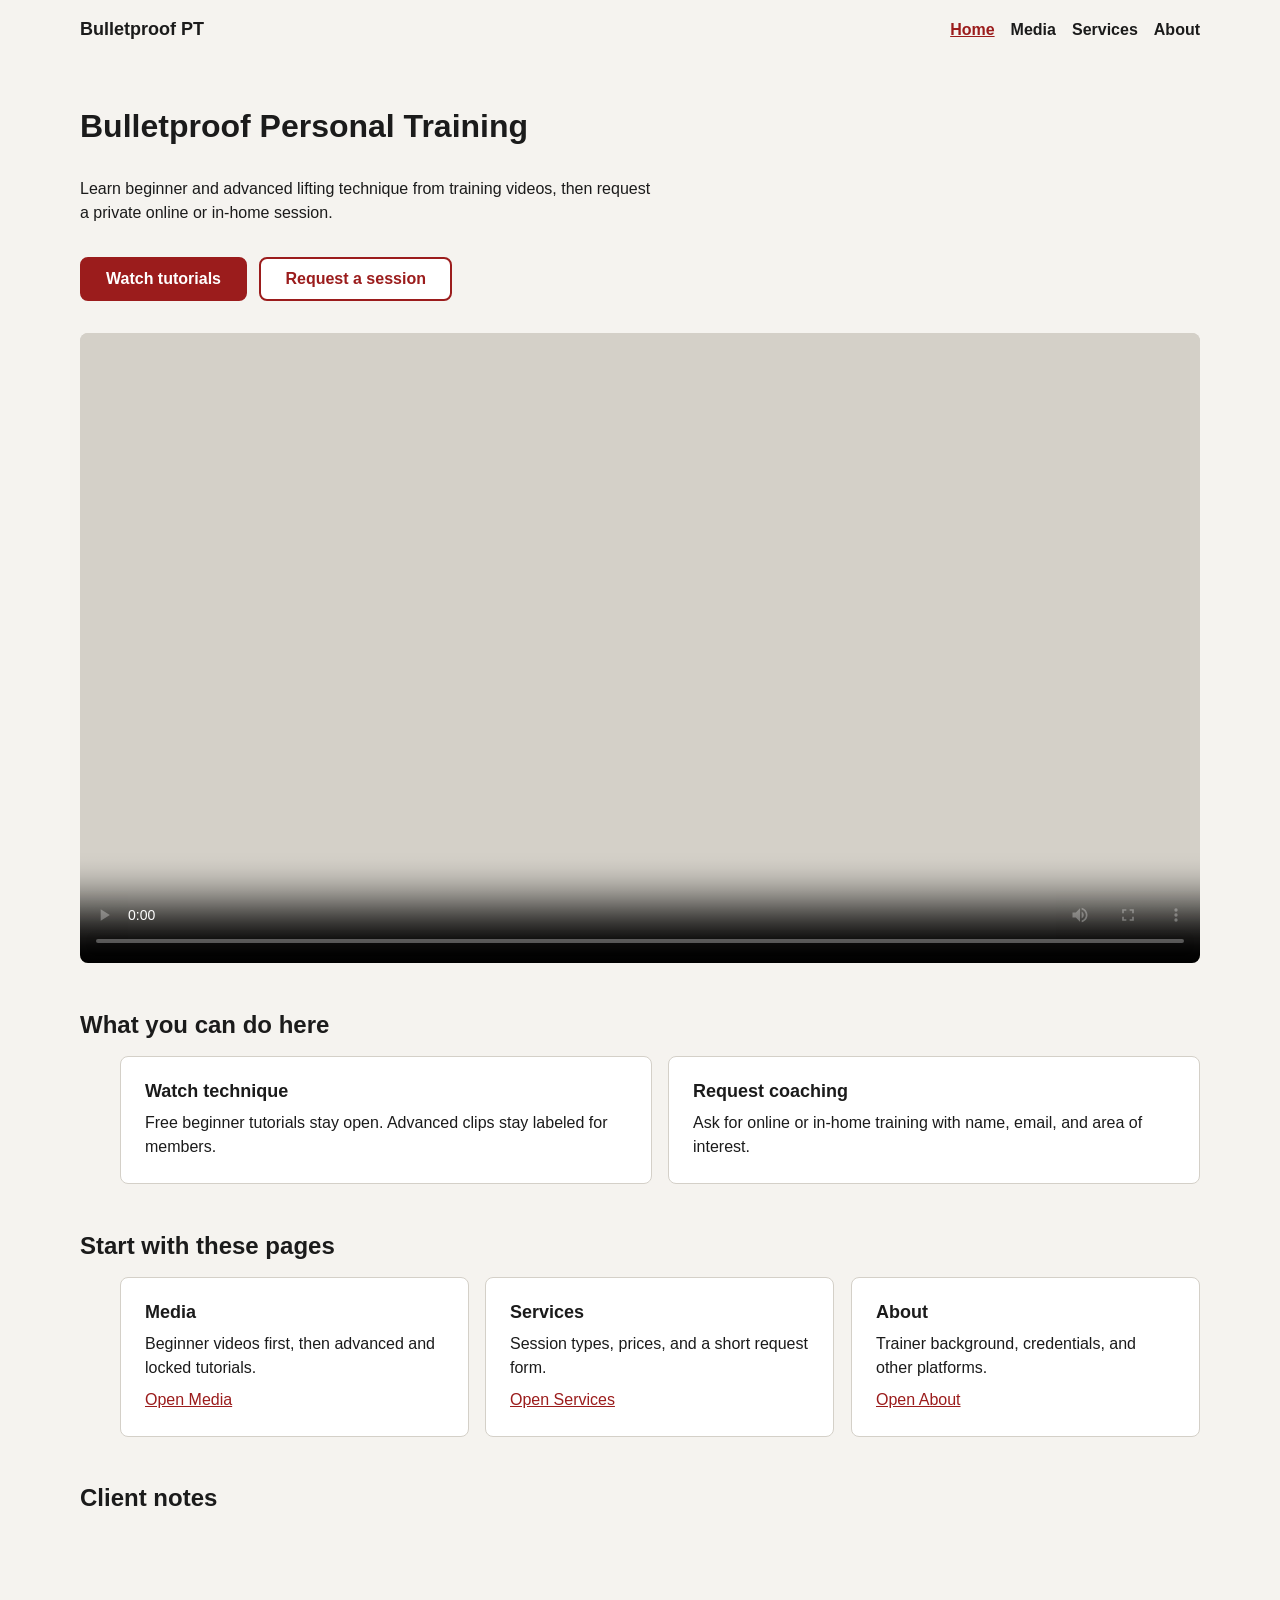
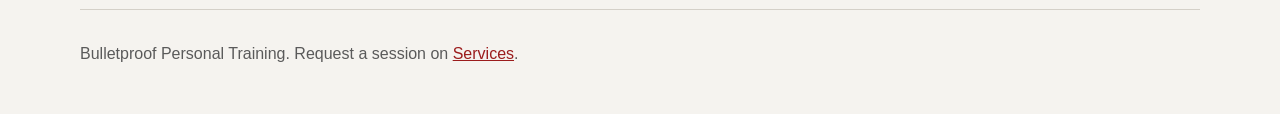
==== CSS Architecture Package/index.html @ b49f88fa "Art direction Use picture in the code or document why the same composition works across responsive c" ====
<!doctype html>
<html lang="en">
<head>
  <meta charset="utf-8">
  <meta name="viewport" content="width=device-width, initial-scale=1">
  <title>Home | Bulletproof Personal Training</title>
  <meta name="description" content="Bulletproof Personal Training: beginner and advanced technique videos plus private session requests.">
  <link rel="stylesheet" href="css/main.css">
</head>
<body>
  <a class="skip-link" href="#main">Skip to main content</a>

  <header class="site-header container">
    <a class="site-logo" href="index.html">Bulletproof PT</a>
    <nav aria-label="Main">
      <ul class="nav-list">
        <li><a href="index.html" aria-current="page">Home</a></li>
        <li><a href="media.html">Media</a></li>
        <li><a href="services.html">Services</a></li>
        <li><a href="about.html">About</a></li>
      </ul>
    </nav>
  </header>

  <main id="main" class="container">
    <section class="section media-object" aria-labelledby="home-heading">
      <h1 id="home-heading">Bulletproof Personal Training</h1>
      <p>Learn beginner and advanced lifting technique from training videos, then request a private online or in-home session.</p>
      <p>
        <a class="button" href="media.html">Watch tutorials</a>
        <a class="button button--secondary" href="services.html">Request a session</a>
      </p>
      <div class="media-object__frame">
        <!-- Poster: images/video-placeholder.svg. 148 bytes, 1600 by 900. This file. The SVG does not name another source. License is not recorded. No video src. No audio. No embed. -->
        <!-- No srcset and no sizes. The poster attribute takes one URL. The SVG scales in the 16:9 frame. .container caps that frame at 70rem. -->
        <!-- No picture. The file is one rectangle, the same 16:9 as the frame. object-fit is cover. The crop stays the whole rectangle at every width. -->
        <video controls poster="images/video-placeholder.svg" aria-label="Highlight video placeholder"></video>
      </div>
    </section>

    <section class="section" aria-labelledby="value-heading">
      <h2 id="value-heading">What you can do here</h2>
      <ul class="grid grid--2 flow-0">
        <li class="card">
          <h3>Watch technique</h3>
          <p>Free beginner tutorials stay open. Advanced clips stay labeled for members.</p>
        </li>
        <li class="card">
          <h3>Request coaching</h3>
          <p>Ask for online or in-home training with name, email, and area of interest.</p>
        </li>
      </ul>
    </section>

    <section class="section" aria-labelledby="teaser-heading">
      <h2 id="teaser-heading">Start with these pages</h2>
      <ul class="grid grid--3 flow-0">
        <li class="card">
          <h3>Media</h3>
          <p>Beginner videos first, then advanced and locked tutorials.</p>
          <a href="media.html">Open Media</a>
        </li>
        <li class="card">
          <h3>Services</h3>
          <p>Session types, prices, and a short request form.</p>
          <a href="services.html">Open Services</a>
        </li>
        <li class="card">
          <h3>About</h3>
          <p>Trainer background, credentials, and other platforms.</p>
          <a href="about.html">Open About</a>
        </li>
      </ul>
    </section>

    <section class="section" aria-labelledby="quotes-heading">
      <h2 id="quotes-heading">Client notes</h2>
    </section>
  </main>

  <footer class="site-footer container">
    <p class="text-muted">Bulletproof Personal Training. Request a session on <a href="services.html">Services</a>.</p>
  </footer>
</body>
</html>
---- CSS Architecture Package/css/main.css ----
/* Layer order. Print is last and unlayered. */

@layer reset, base, layout, components, utilities, states, overrides;

@import url("reset.css") layer(reset);
@import url("base.css") layer(base);
@import url("layout.css") layer(layout);
@import url("components.css") layer(components);
@import url("utilities.css") layer(utilities);
@import url("states.css") layer(states);
@import url("overrides.css") layer(overrides);
@import url("print.css");
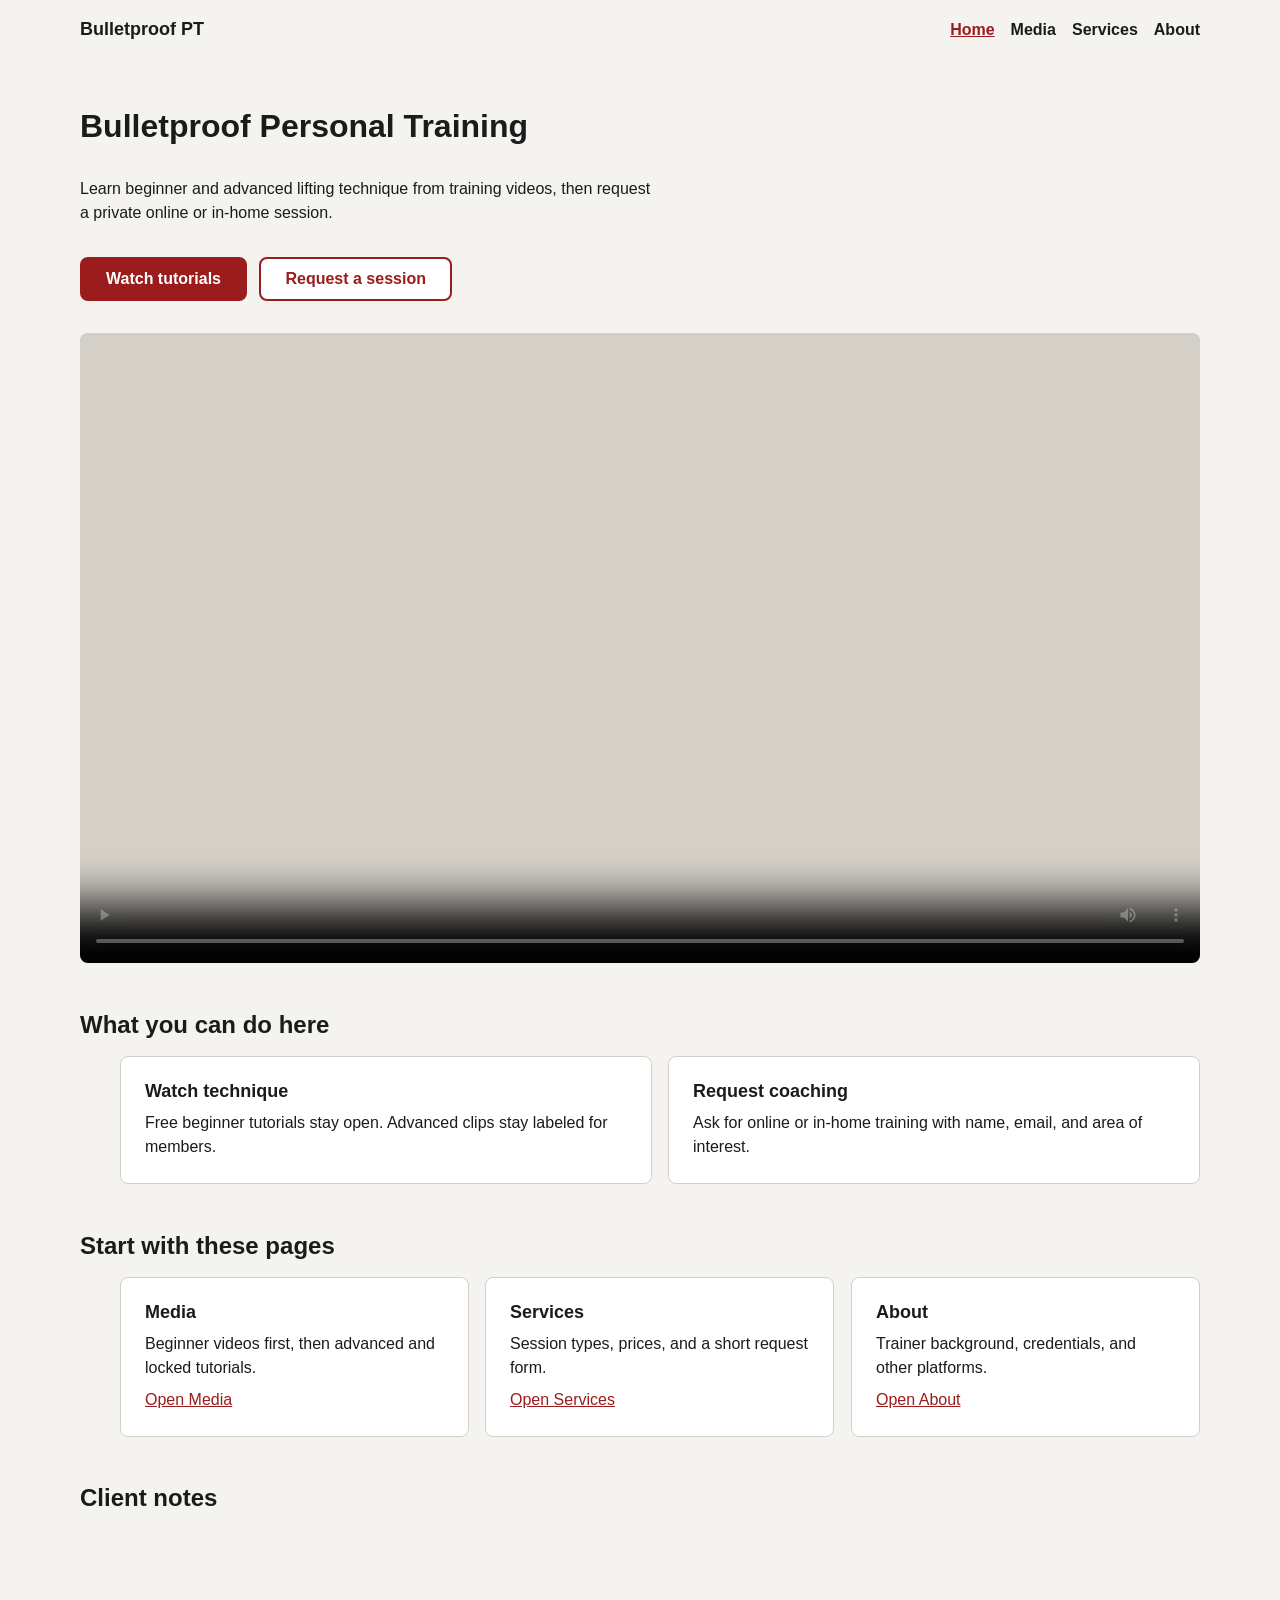
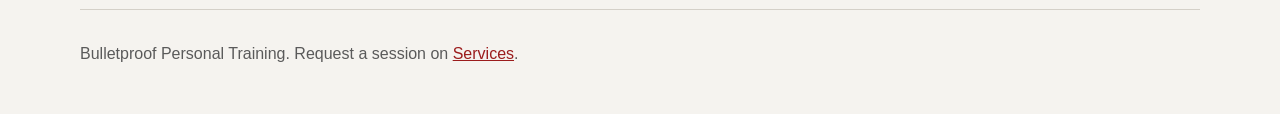
==== commit d1e17ee0: "SVG/media/embed accessibility SVGs, audio, video, animation, and embeds are labeled, controlled, cap" ====
--- a/CSS Architecture Package/index.html
+++ b/CSS Architecture Package/index.html
@@ -34,7 +34,10 @@
         <!-- Poster: images/video-placeholder.svg. 148 bytes, 1600 by 900. This file. The SVG does not name another source. License is not recorded. No video src. No audio. No embed. -->
         <!-- No srcset and no sizes. The poster attribute takes one URL. The SVG scales in the 16:9 frame. .container caps that frame at 70rem. -->
         <!-- No picture. The file is one rectangle, the same 16:9 as the frame. object-fit is cover. The crop stays the whole rectangle at every width. -->
-        <video controls poster="images/video-placeholder.svg" aria-label="Highlight video placeholder"></video>
+        <!-- No alt on the poster. The file is one gray rectangle. It does not show the highlight. The video name is the aria-label. -->
+        <video controls poster="images/video-placeholder.svg" aria-label="Highlight video placeholder">
+          <a href="media.html">Watch tutorials</a>
+        </video>
       </div>
     </section>
 
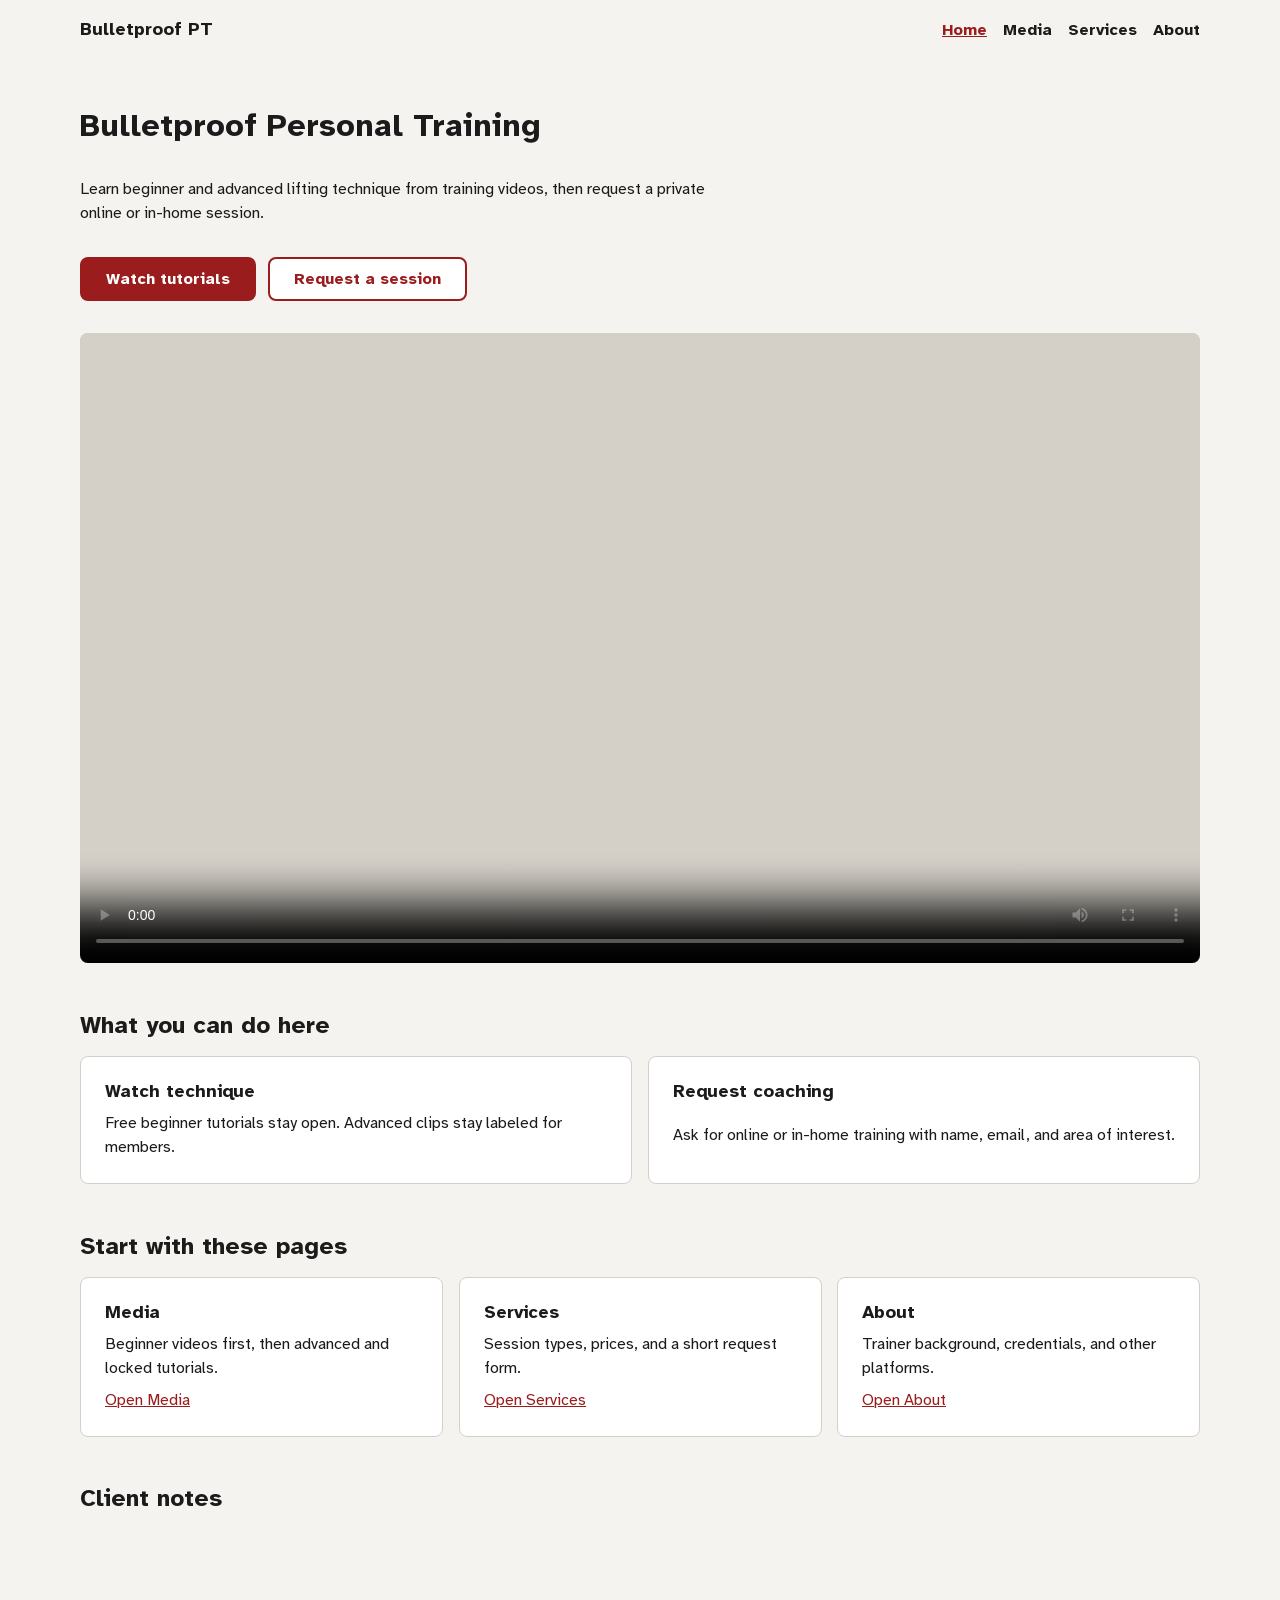
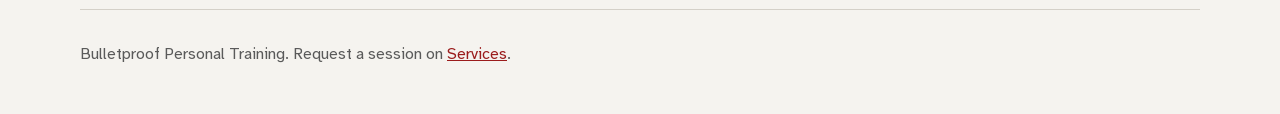
==== commit 9e6ded54: "Images" ====
--- a/CSS Architecture Package/index.html
+++ b/CSS Architecture Package/index.html
@@ -5,6 +5,8 @@
   <meta name="viewport" content="width=device-width, initial-scale=1">
   <title>Home | Bulletproof Personal Training</title>
   <meta name="description" content="Bulletproof Personal Training: beginner and advanced technique videos plus private session requests.">
+  <link rel="preload" href="fonts/atkinson-hyperlegible-latin-400.woff2" as="font" type="font/woff2" crossorigin>
+  <link rel="preload" href="fonts/atkinson-hyperlegible-latin-700.woff2" as="font" type="font/woff2" crossorigin>
   <link rel="stylesheet" href="css/main.css">
 </head>
 <body>
@@ -31,7 +33,7 @@
         <a class="button button--secondary" href="services.html">Request a session</a>
       </p>
       <div class="media-object__frame">
-        <!-- Poster: images/video-placeholder.svg. 148 bytes, 1600 by 900. This file. The SVG does not name another source. License is not recorded. No video src. No audio. No embed. -->
+        <!-- Poster: images/video-placeholder.svg. 167 bytes, 1600 by 900. This file. The SVG does not name another source. License is not recorded. No video src. No audio. No embed. -->
         <!-- No srcset and no sizes. The poster attribute takes one URL. The SVG scales in the 16:9 frame. .container caps that frame at 70rem. -->
         <!-- No picture. The file is one rectangle, the same 16:9 as the frame. object-fit is cover. The crop stays the whole rectangle at every width. -->
         <!-- No alt on the poster. The file is one gray rectangle. It does not show the highlight. The video name is the aria-label. -->
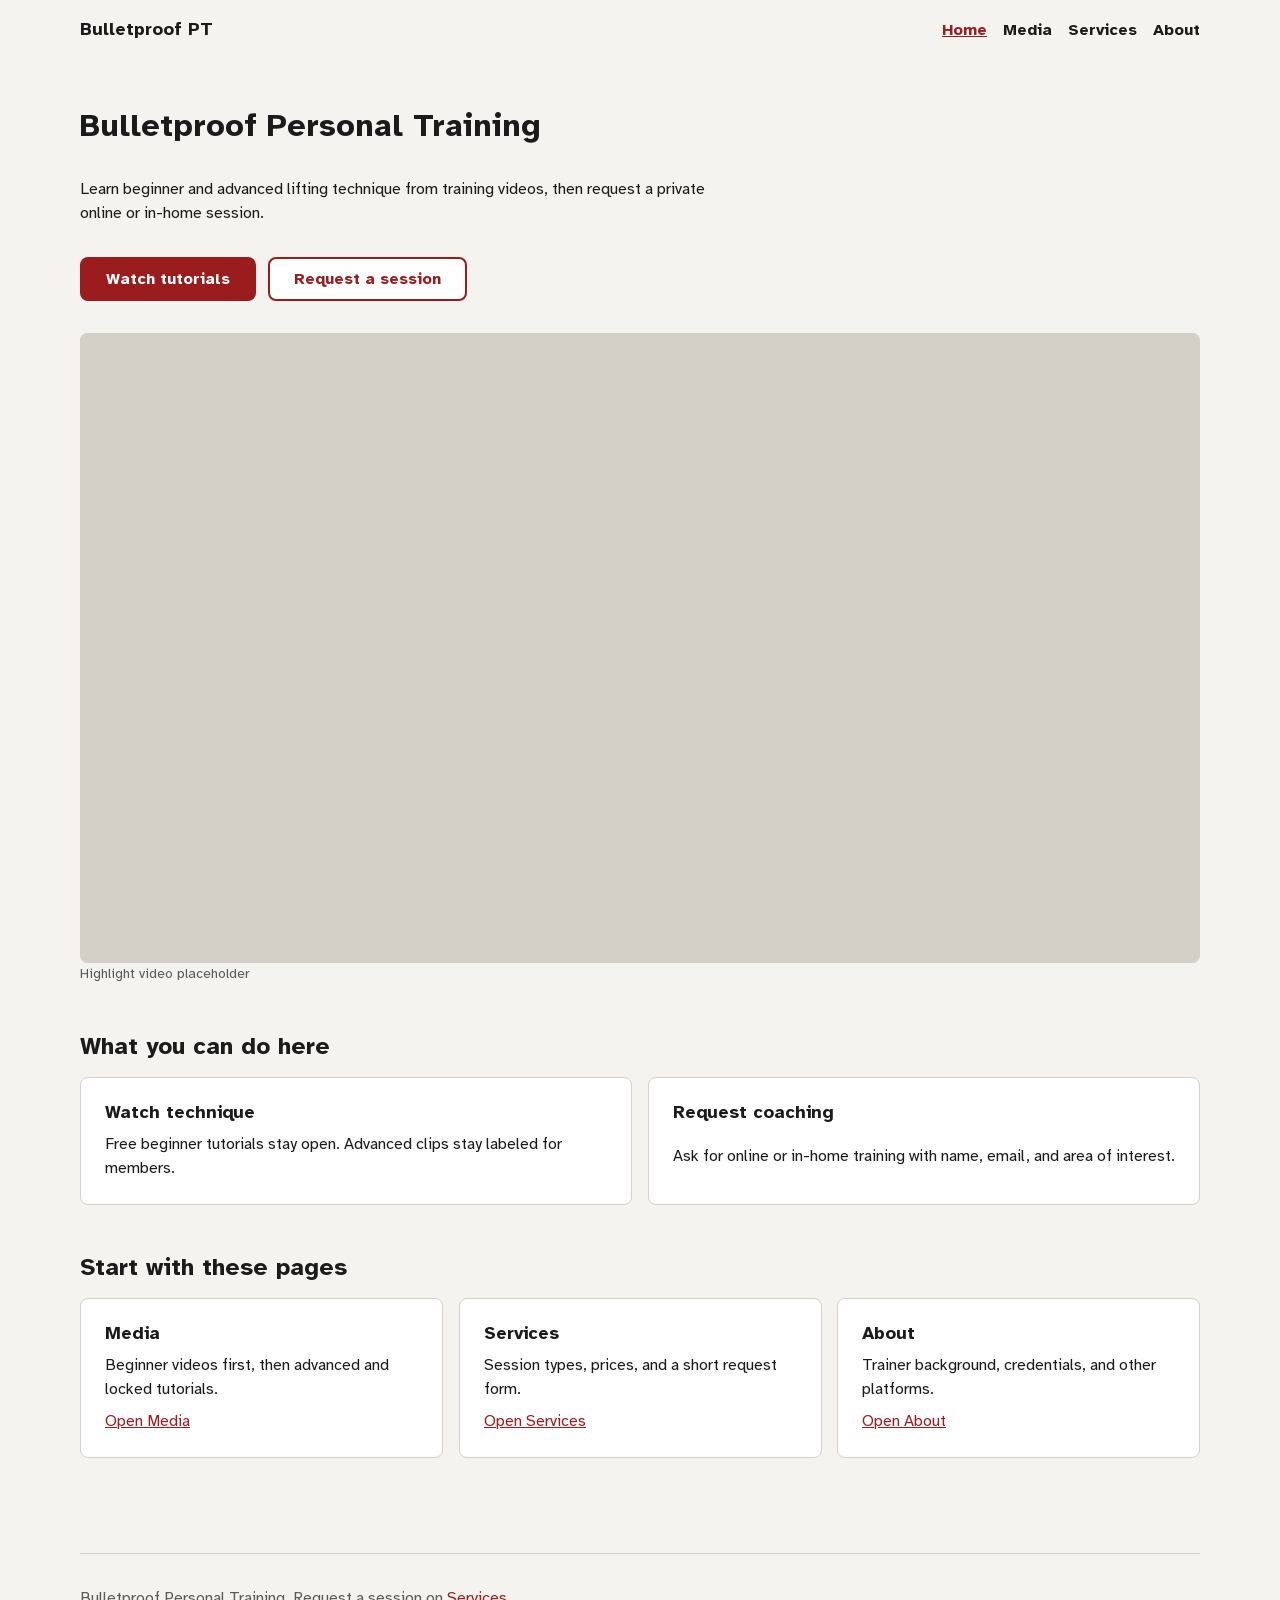
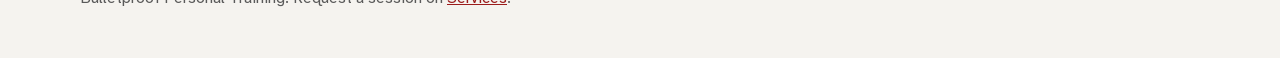
==== commit e4ba3cf2: "Semantic Structure native HTML, page titles, landmarks, headings, links, buttons, and accessible nam" ====
--- a/CSS Architecture Package/index.html
+++ b/CSS Architecture Package/index.html
@@ -32,15 +32,18 @@
         <a class="button" href="media.html">Watch tutorials</a>
         <a class="button button--secondary" href="services.html">Request a session</a>
       </p>
-      <div class="media-object__frame">
-        <!-- Poster: images/video-placeholder.svg. 167 bytes, 1600 by 900. This file. The SVG does not name another source. License is not recorded. No video src. No audio. No embed. -->
-        <!-- No srcset and no sizes. The poster attribute takes one URL. The SVG scales in the 16:9 frame. .container caps that frame at 70rem. -->
-        <!-- No picture. The file is one rectangle, the same 16:9 as the frame. object-fit is cover. The crop stays the whole rectangle at every width. -->
-        <!-- No alt on the poster. The file is one gray rectangle. It does not show the highlight. The video name is the aria-label. -->
-        <video controls poster="images/video-placeholder.svg" aria-label="Highlight video placeholder">
-          <a href="media.html">Watch tutorials</a>
-        </video>
-      </div>
+      <figure>
+        <div class="media-object__frame">
+          <!-- Poster: images/video-placeholder.svg. 167 bytes, 1600 by 900. This file. The SVG does not name another source. License is not recorded. No video src. No audio. No embed. -->
+          <!-- No srcset and no sizes. The poster attribute takes one URL. The SVG scales in the 16:9 frame. .container caps that frame at 70rem. -->
+          <!-- No picture. The file is one rectangle, the same 16:9 as the frame. object-fit is cover. The crop stays the whole rectangle at every width. -->
+          <!-- No alt on the poster. The file is one gray rectangle. It does not show the highlight. The video name is the aria-label. -->
+          <video poster="images/video-placeholder.svg" aria-label="Highlight video placeholder" aria-hidden="true" tabindex="-1">
+            <a href="media.html">Watch tutorials</a>
+          </video>
+        </div>
+        <figcaption class="text-caption text-muted">Highlight video placeholder</figcaption>
+      </figure>
     </section>
 
     <section class="section" aria-labelledby="value-heading">
@@ -77,10 +80,6 @@
         </li>
       </ul>
     </section>
-
-    <section class="section" aria-labelledby="quotes-heading">
-      <h2 id="quotes-heading">Client notes</h2>
-    </section>
   </main>
 
   <footer class="site-footer container">
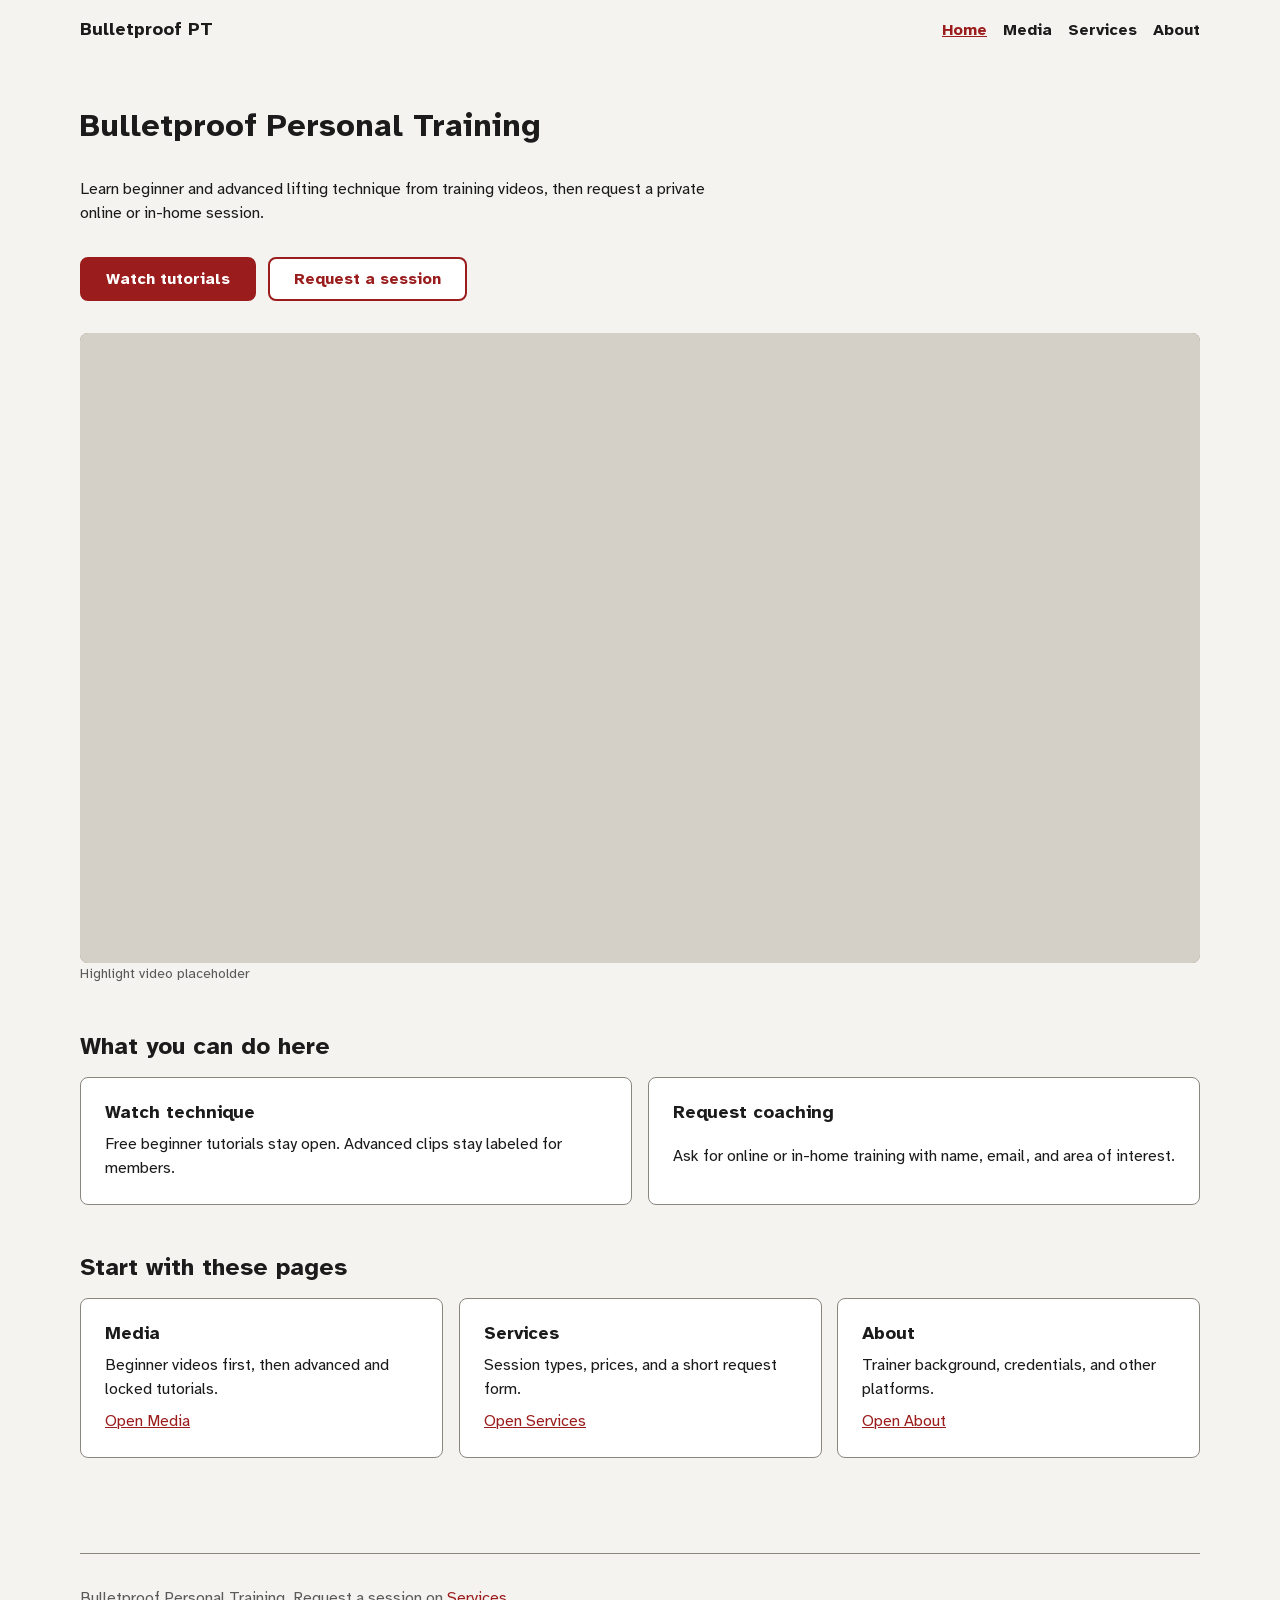
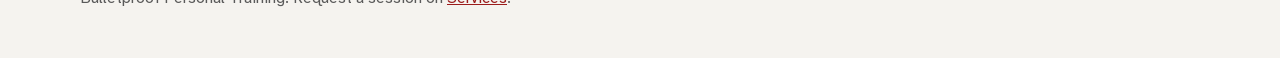
==== commit 0a208fb2: "Media, motion, and alternatives Automated and manual evidence" ====
--- a/CSS Architecture Package/index.html
+++ b/CSS Architecture Package/index.html
@@ -24,7 +24,7 @@
     </nav>
   </header>
 
-  <main id="main" class="container">
+  <main id="main" class="container" tabindex="-1">
     <section class="section media-object" aria-labelledby="home-heading">
       <h1 id="home-heading">Bulletproof Personal Training</h1>
       <p>Learn beginner and advanced lifting technique from training videos, then request a private online or in-home session.</p>
@@ -39,7 +39,7 @@
           <!-- No picture. The file is one rectangle, the same 16:9 as the frame. object-fit is cover. The crop stays the whole rectangle at every width. -->
           <!-- No alt on the poster. The file is one gray rectangle. It does not show the highlight. The video name is the aria-label. -->
           <video poster="images/video-placeholder.svg" aria-label="Highlight video placeholder" aria-hidden="true" tabindex="-1">
-            <a href="media.html">Watch tutorials</a>
+            <a href="media.html" tabindex="-1">Watch tutorials</a>
           </video>
         </div>
         <figcaption class="text-caption text-muted">Highlight video placeholder</figcaption>
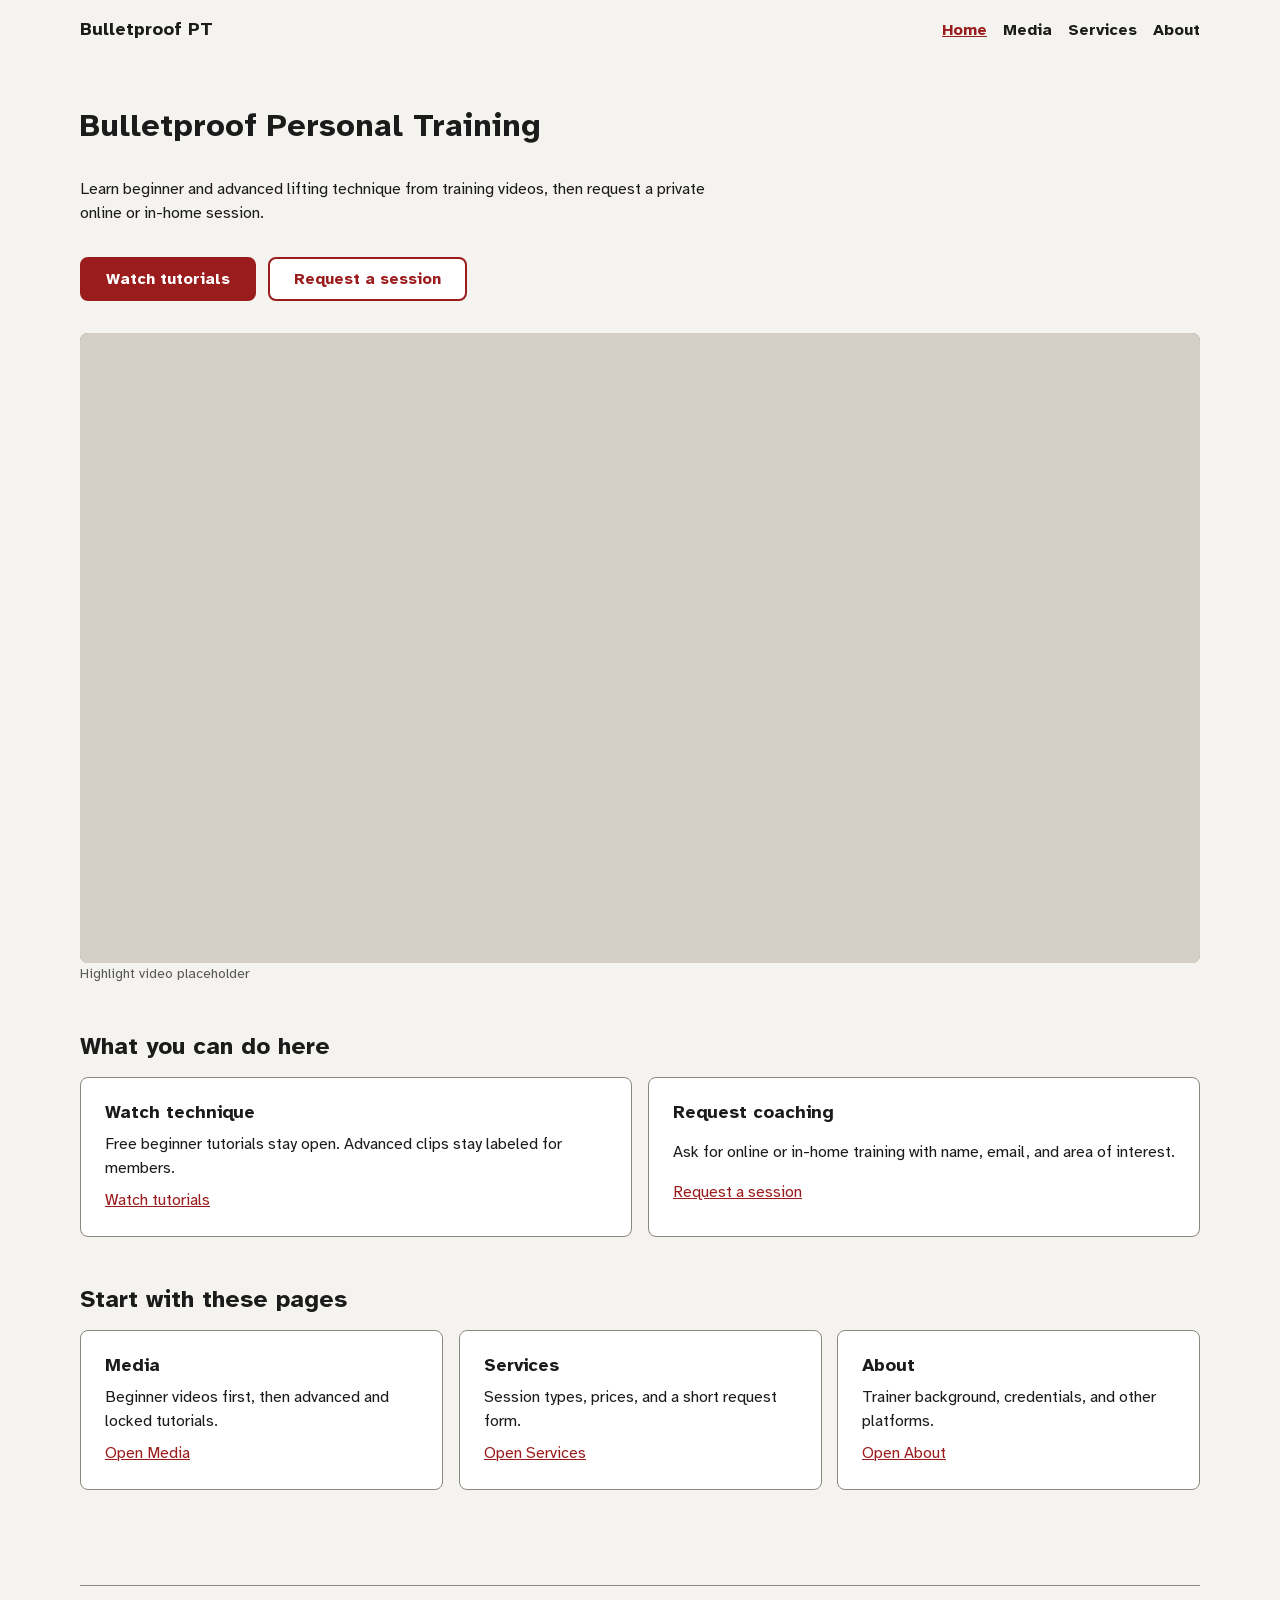
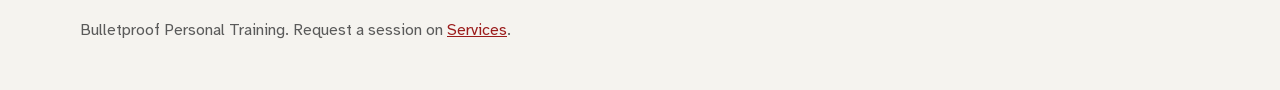
==== commit 2ead2970: "Semantic headings and crawlable links Headings and internal links support page structure, discovery," ====
--- a/CSS Architecture Package/index.html
+++ b/CSS Architecture Package/index.html
@@ -52,10 +52,12 @@
         <li class="card">
           <h3>Watch technique</h3>
           <p>Free beginner tutorials stay open. Advanced clips stay labeled for members.</p>
+          <a href="media.html">Watch tutorials</a>
         </li>
         <li class="card">
           <h3>Request coaching</h3>
           <p>Ask for online or in-home training with name, email, and area of interest.</p>
+          <a href="services.html">Request a session</a>
         </li>
       </ul>
     </section>
